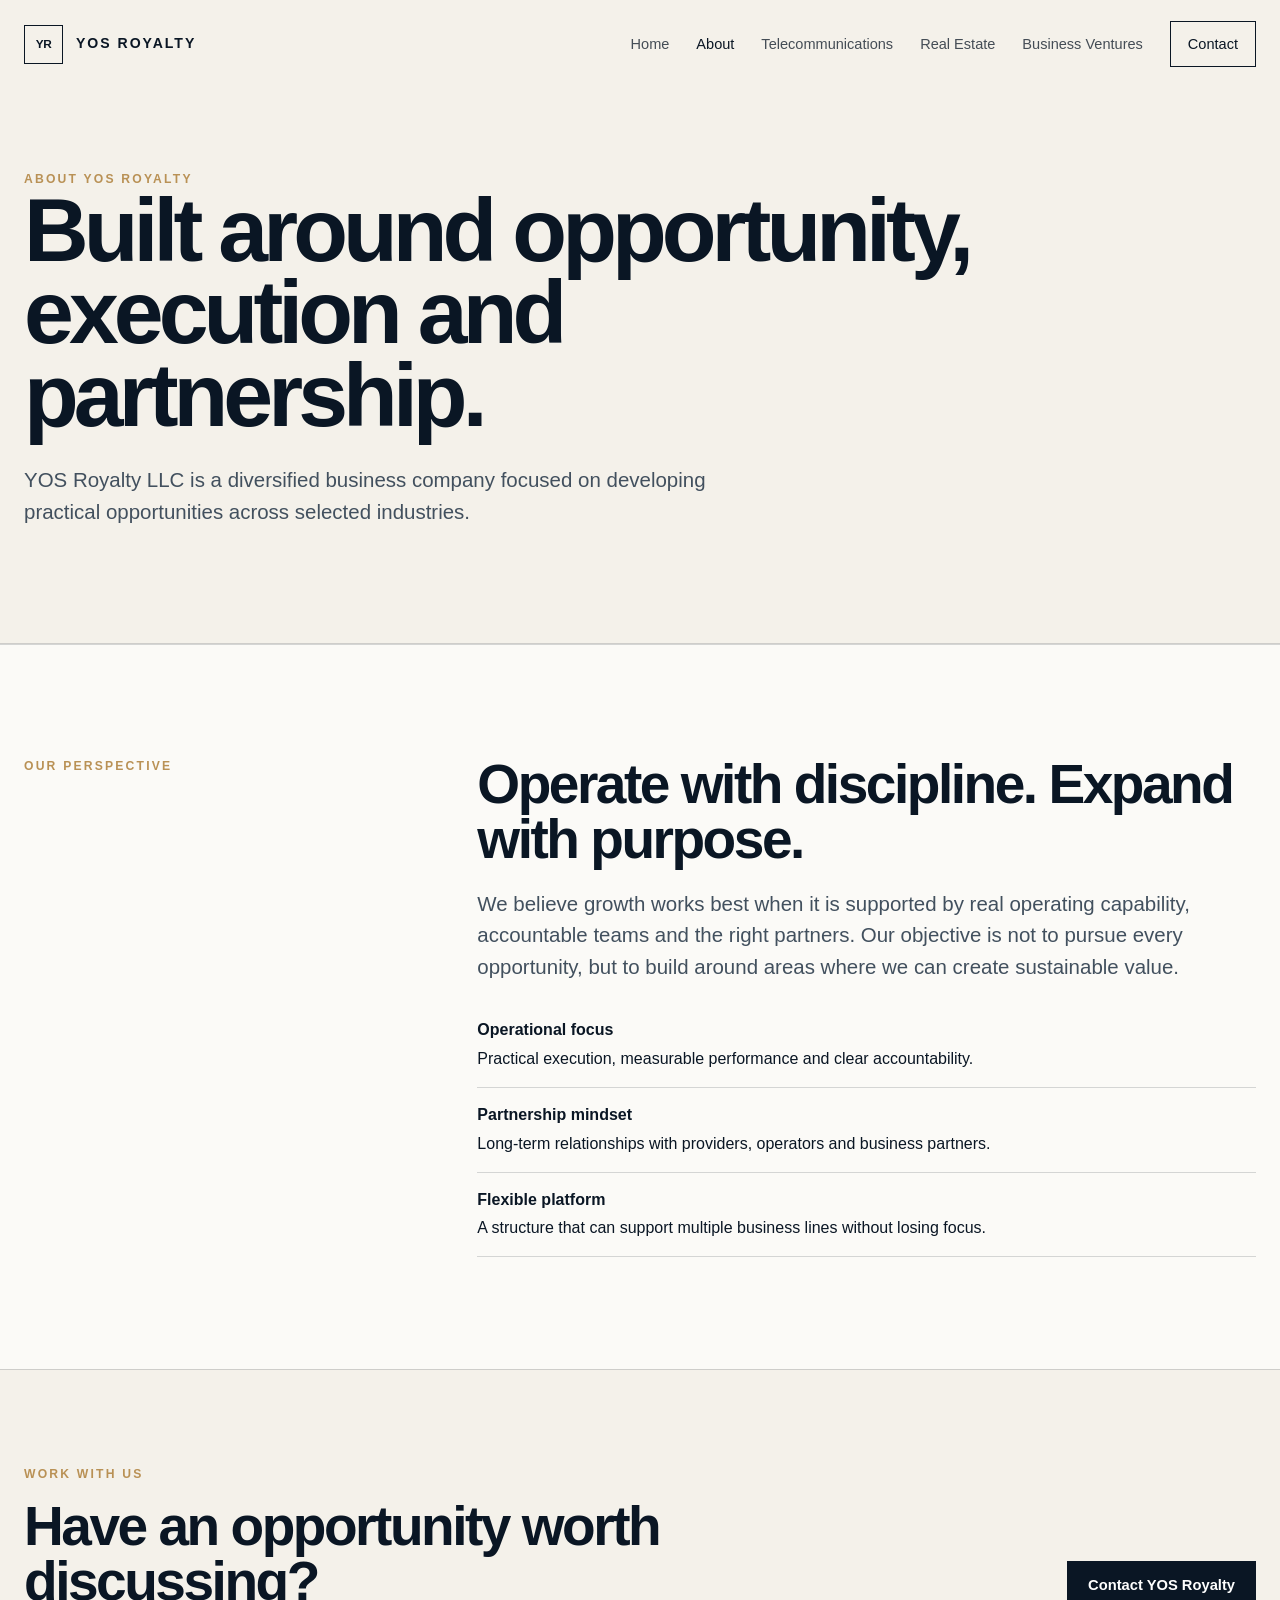
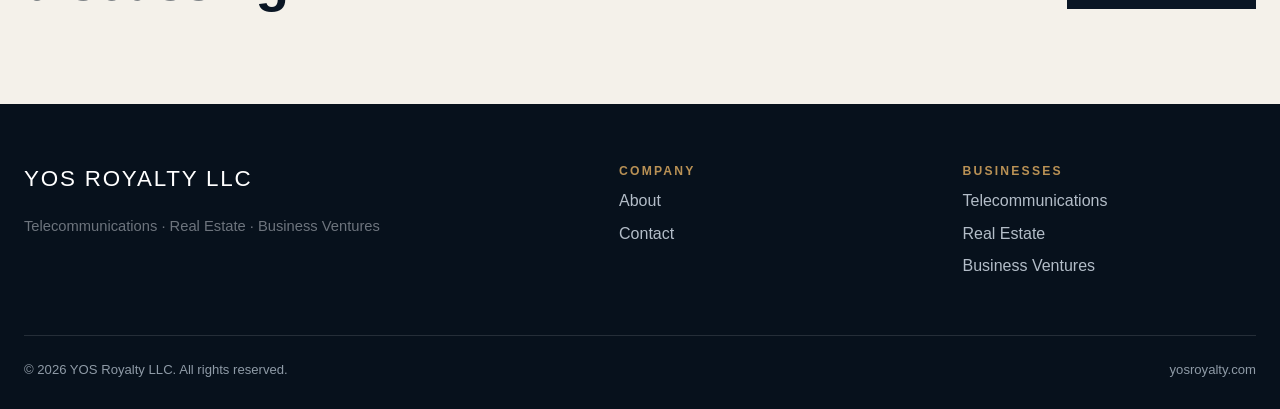
==== about.html @ 469ee0c5 "Add files via upload" ====
<!doctype html><html lang="en"><head><meta charset="utf-8"><meta name="viewport" content="width=device-width,initial-scale=1"><title>About | YOS Royalty LLC</title><meta name="description" content="Learn about YOS Royalty LLC and its approach to building opportunities across telecommunications, real estate and business ventures."><link rel="stylesheet" href="assets/styles.css"></head><body>
<header class="site-header"><div class="container nav"><a class="brand" href="index.html"><span class="brand-mark">YR</span><span>YOS ROYALTY</span></a><nav class="nav-links"><a href="index.html">Home</a><a class="active" href="about.html">About</a><a href="telecommunications.html">Telecommunications</a><a href="real-estate.html">Real Estate</a><a href="ventures.html">Business Ventures</a><a class="nav-cta" href="contact.html">Contact</a></nav><button class="menu-btn" aria-label="Menu">☰</button></div></header>
<main><section class="page-hero"><div class="container reveal"><div class="eyebrow">About YOS Royalty</div><h1 class="display" style="max-width:1000px">Built around opportunity, execution and partnership.</h1><p class="lead">YOS Royalty LLC is a diversified business company focused on developing practical opportunities across selected industries.</p></div></section>
<section class="section"><div class="container detail-grid"><div class="eyebrow reveal">Our perspective</div><div class="reveal"><h2 class="h2">Operate with discipline. Expand with purpose.</h2><p class="lead">We believe growth works best when it is supported by real operating capability, accountable teams and the right partners. Our objective is not to pursue every opportunity, but to build around areas where we can create sustainable value.</p><ul class="detail-list"><li><strong>Operational focus</strong>Practical execution, measurable performance and clear accountability.</li><li><strong>Partnership mindset</strong>Long-term relationships with providers, operators and business partners.</li><li><strong>Flexible platform</strong>A structure that can support multiple business lines without losing focus.</li></ul></div></div></section>
<section class="cta"><div class="container cta-box reveal"><div><div class="eyebrow">Work with us</div><h2 class="h2" style="margin-top:15px">Have an opportunity worth discussing?</h2></div><a class="btn dark" href="contact.html">Contact YOS Royalty</a></div></section></main>
<footer><div class="container"><div class="footer-grid"><div><div class="footer-title">YOS ROYALTY LLC</div><p class="small">Telecommunications · Real Estate · Business Ventures</p></div><div class="footer-links"><div class="eyebrow">Company</div><a href="about.html">About</a><a href="contact.html">Contact</a></div><div class="footer-links"><div class="eyebrow">Businesses</div><a href="telecommunications.html">Telecommunications</a><a href="real-estate.html">Real Estate</a><a href="ventures.html">Business Ventures</a></div></div><div class="footer-bottom"><span>© 2026 YOS Royalty LLC. All rights reserved.</span><span>yosroyalty.com</span></div></div></footer><script src="assets/script.js"></script></body></html>
---- assets/styles.css ----
:root{
  --ink:#0a1624;
  --ink-2:#14263a;
  --paper:#f4f1ea;
  --paper-2:#fbfaf7;
  --line:rgba(10,22,36,.16);
  --muted:#6d747d;
  --accent:#b99155;
  --accent-2:#d6bf98;
  --white:#ffffff;
  --max:1240px;
}
*{box-sizing:border-box}
html{scroll-behavior:smooth}
body{margin:0;background:var(--paper-2);color:var(--ink);font-family:-apple-system,BlinkMacSystemFont,"Segoe UI",Helvetica,Arial,sans-serif;line-height:1.55}
a{color:inherit;text-decoration:none}
img{max-width:100%;display:block}
button,input,textarea{font:inherit}
.container{width:min(calc(100% - 48px),var(--max));margin:0 auto}
.eyebrow{font-size:.76rem;letter-spacing:.18em;text-transform:uppercase;font-weight:700;color:var(--accent)}
.display{font-size:clamp(3rem,7vw,7.5rem);line-height:.92;letter-spacing:-.055em;font-weight:650;margin:0}
.h2{font-size:clamp(2.2rem,4.3vw,4.8rem);line-height:1;letter-spacing:-.045em;margin:0}
.lead{font-size:clamp(1.05rem,1.6vw,1.35rem);line-height:1.55;color:#42505e;max-width:760px}
.small{font-size:.92rem;color:var(--muted)}

/* Header */
.site-header{position:fixed;top:0;left:0;right:0;z-index:50;transition:.28s ease;border-bottom:1px solid transparent}
.site-header.scrolled{background:rgba(251,250,247,.92);backdrop-filter:blur(18px);border-bottom-color:var(--line)}
.nav{height:88px;display:flex;align-items:center;justify-content:space-between;gap:28px}
.brand{display:flex;align-items:center;gap:13px;font-weight:750;letter-spacing:.14em;font-size:.88rem}
.brand-mark{width:39px;height:39px;border:1px solid currentColor;display:grid;place-items:center;font-size:.74rem;letter-spacing:-.04em}
.nav-links{display:flex;align-items:center;gap:27px;font-size:.91rem}
.nav-links a{opacity:.75;transition:.2s ease}
.nav-links a:hover,.nav-links a.active{opacity:1}
.nav-cta{padding:11px 17px;border:1px solid var(--ink);opacity:1!important}
.menu-btn{display:none;border:0;background:transparent;font-size:1.5rem;padding:8px}

/* Hero */
.hero{min-height:100vh;padding:150px 0 72px;position:relative;overflow:hidden;background:
 radial-gradient(circle at 85% 15%,rgba(185,145,85,.18),transparent 30%),
 linear-gradient(135deg,#f8f5ef 0%,#fbfaf7 55%,#ede7dc 100%)}
.hero-grid{min-height:calc(100vh - 222px);display:grid;grid-template-columns:1.3fr .7fr;align-items:end;gap:48px}
.hero-copy{padding-bottom:46px;position:relative;z-index:3}
.hero-copy .lead{margin:30px 0 36px;max-width:690px}
.actions{display:flex;gap:14px;flex-wrap:wrap}
.btn{display:inline-flex;align-items:center;justify-content:center;min-height:48px;padding:0 20px;border:1px solid var(--ink);font-weight:650;font-size:.92rem;transition:.2s ease}
.btn.dark{background:var(--ink);color:var(--white)}
.btn:hover{transform:translateY(-2px)}
.hero-art{height:72vh;min-height:520px;position:relative;border-left:1px solid rgba(10,22,36,.18);overflow:hidden}
.hero-art::before{content:"";position:absolute;inset:0;background:
 linear-gradient(90deg,transparent 49.7%,rgba(10,22,36,.08) 50%,transparent 50.3%),
 linear-gradient(0deg,transparent 49.7%,rgba(10,22,36,.08) 50%,transparent 50.3%);background-size:92px 92px}
.tower{position:absolute;bottom:0;background:linear-gradient(180deg,#203851,#0a1624);box-shadow:inset 0 0 0 1px rgba(255,255,255,.06)}
.tower::after{content:"";position:absolute;inset:12px;background:repeating-linear-gradient(90deg,rgba(255,255,255,.08) 0 2px,transparent 2px 17px),repeating-linear-gradient(0deg,rgba(255,255,255,.06) 0 2px,transparent 2px 22px)}
.t1{left:11%;width:25%;height:62%}.t2{left:38%;width:20%;height:82%}.t3{left:61%;width:29%;height:49%}
.t2::before{content:"";position:absolute;left:50%;transform:translateX(-50%);top:-68px;width:1px;height:68px;background:var(--ink)}
.hero-note{position:absolute;right:0;top:18%;writing-mode:vertical-rl;transform:rotate(180deg);font-size:.72rem;letter-spacing:.22em;text-transform:uppercase;color:#66717d}

/* Sections */
.section{padding:112px 0;border-top:1px solid var(--line)}
.section.dark{background:var(--ink);color:white;border-top:0}
.section.dark .lead,.section.dark .small{color:#b7c0c9}
.section-head{display:grid;grid-template-columns:.42fr 1fr;gap:48px;align-items:start;margin-bottom:66px}
.section-head .h2{max-width:850px}

.who-grid{display:grid;grid-template-columns:1fr 1fr;gap:70px;align-items:center}
.stat-panel{display:grid;grid-template-columns:1fr 1fr;border:1px solid var(--line)}
.stat{padding:35px;min-height:175px;border-right:1px solid var(--line);border-bottom:1px solid var(--line);display:flex;flex-direction:column;justify-content:space-between}
.stat:nth-child(2n){border-right:0}.stat:nth-last-child(-n+2){border-bottom:0}
.stat strong{font-size:2.2rem;letter-spacing:-.04em}
.stat span{font-size:.85rem;text-transform:uppercase;letter-spacing:.13em;color:var(--muted)}

.business-grid{display:grid;grid-template-columns:repeat(3,1fr);gap:1px;background:#2c3a49;border:1px solid #2c3a49}
.business-card{min-height:470px;background:var(--ink);padding:36px;display:flex;flex-direction:column;position:relative;overflow:hidden;transition:.3s ease}
.business-card:hover{background:#11283d}
.business-card .num{color:var(--accent-2);font-size:.78rem;letter-spacing:.18em}
.business-card h3{font-size:2rem;line-height:1.05;letter-spacing:-.035em;margin:22px 0 14px}
.business-card p{color:#aeb8c2;margin:0 0 26px;max-width:330px}
.business-card .link{margin-top:auto;color:white;font-size:.9rem;display:flex;justify-content:space-between;align-items:center;padding-top:20px;border-top:1px solid rgba(255,255,255,.18)}
.business-visual{height:165px;margin:26px -36px -36px;position:relative;opacity:.9}
.fiber{background:radial-gradient(circle at 20% 70%,#4d8bb9 0 2px,transparent 3px),radial-gradient(circle at 48% 35%,#9dc8e5 0 2px,transparent 3px),radial-gradient(circle at 75% 55%,#d7ecf7 0 2px,transparent 3px),linear-gradient(135deg,#08131d,#173d59)}
.fiber::before,.fiber::after{content:"";position:absolute;width:150%;height:1px;background:linear-gradient(90deg,transparent,#8ec1df,transparent);transform:rotate(-18deg);left:-15%;top:55%}.fiber::after{top:34%;transform:rotate(12deg)}
.buildings{background:linear-gradient(180deg,#263a4d,#0a1624)}
.buildings::before{content:"";position:absolute;left:8%;bottom:0;width:22%;height:74%;background:#b99155;box-shadow:115px 35px 0 #6e7b86,230px -5px 0 #c9b28e,345px 62px 0 #44586b}
.network{background:radial-gradient(circle at 20% 30%,rgba(185,145,85,.8) 0 3px,transparent 4px),radial-gradient(circle at 63% 47%,rgba(255,255,255,.7) 0 3px,transparent 4px),radial-gradient(circle at 83% 22%,rgba(185,145,85,.65) 0 3px,transparent 4px),linear-gradient(135deg,#08131d,#2b3440)}
.network::before{content:"";position:absolute;inset:0;background:linear-gradient(26deg,transparent 48.8%,rgba(255,255,255,.18) 49%,rgba(255,255,255,.18) 49.3%,transparent 49.5%),linear-gradient(-18deg,transparent 48.8%,rgba(185,145,85,.25) 49%,rgba(185,145,85,.25) 49.3%,transparent 49.5%)}

.approach{display:grid;grid-template-columns:1fr 1fr;gap:0;border:1px solid var(--line)}
.approach-copy{padding:64px}
.approach-graphic{min-height:540px;background:var(--paper);position:relative;overflow:hidden;border-left:1px solid var(--line)}
.circle{position:absolute;border:1px solid rgba(10,22,36,.2);border-radius:50%}
.c1{width:440px;height:440px;right:-80px;top:-100px}.c2{width:300px;height:300px;left:-80px;bottom:-60px}.c3{width:180px;height:180px;right:18%;bottom:20%;background:var(--accent);border:0;opacity:.85}
.approach-list{margin:34px 0 0;padding:0;list-style:none}
.approach-list li{padding:18px 0;border-top:1px solid var(--line);display:flex;justify-content:space-between;gap:24px;font-size:.98rem}
.approach-list span:first-child{font-weight:700}
.approach-list span:last-child{color:var(--muted);text-align:right}

.cta{padding:95px 0;background:var(--paper);border-top:1px solid var(--line)}
.cta-box{display:grid;grid-template-columns:1fr auto;gap:40px;align-items:end}
.cta .h2{max-width:900px}

/* Page hero */
.page-hero{padding:170px 0 95px;background:var(--paper);border-bottom:1px solid var(--line)}
.page-hero .lead{margin-top:28px}
.detail-grid{display:grid;grid-template-columns:.5fr 1fr;gap:64px}
.detail-list{list-style:none;padding:0;margin:0}
.detail-list li{padding:15px 0;border-bottom:1px solid var(--line)}
.detail-list strong{display:block;margin-bottom:4px}
.banner{min-height:360px;margin-top:65px;background:var(--ink);position:relative;overflow:hidden}
.banner::before{content:"";position:absolute;inset:0;background:linear-gradient(120deg,transparent 20%,rgba(185,145,85,.22) 20% 21%,transparent 21% 38%,rgba(255,255,255,.08) 38% 39%,transparent 39%)}
.banner-copy{position:absolute;left:45px;bottom:40px;color:white;max-width:630px}
.banner-copy h3{font-size:2.4rem;margin:0 0 10px;letter-spacing:-.04em}
.banner-copy p{color:#c0c8d0;margin:0}

.contact-grid{display:grid;grid-template-columns:.8fr 1.2fr;gap:80px}
.contact-card{background:var(--ink);color:white;padding:44px}
.contact-card a{display:block;padding:18px 0;border-bottom:1px solid rgba(255,255,255,.15)}
.contact-card .small{color:#b9c1ca}
.form{display:grid;gap:18px}
.form label{font-size:.8rem;text-transform:uppercase;letter-spacing:.12em;font-weight:700}
.form input,.form textarea{width:100%;border:0;border-bottom:1px solid var(--line);background:transparent;padding:13px 0;outline:none}
.form textarea{min-height:130px;resize:vertical}
.form button{justify-self:start}

footer{background:#07111c;color:white;padding:58px 0 28px}
.footer-grid{display:grid;grid-template-columns:1.3fr .7fr .7fr;gap:50px}
.footer-title{font-size:1.4rem;letter-spacing:.08em;margin-bottom:18px}
.footer-links a{display:block;color:#b3bdc8;margin:8px 0}
.footer-bottom{margin-top:48px;padding-top:24px;border-top:1px solid rgba(255,255,255,.12);display:flex;justify-content:space-between;color:#8f9ba7;font-size:.82rem}

.reveal{opacity:0;transform:translateY(18px);transition:.7s cubic-bezier(.2,.7,.2,1)}
.reveal.visible{opacity:1;transform:none}

@media(max-width:900px){
 .container{width:min(calc(100% - 30px),var(--max))}
 .nav{height:72px}.nav-links{display:none}.menu-btn{display:block}.nav-links.open{display:flex;position:absolute;left:15px;right:15px;top:72px;background:var(--paper-2);border:1px solid var(--line);padding:22px;flex-direction:column;align-items:stretch;gap:14px}
 .hero{padding-top:110px}.hero-grid{grid-template-columns:1fr;align-items:center}.hero-art{height:46vh;min-height:350px;border-left:0;border-top:1px solid var(--line)}
 .section{padding:76px 0}.section-head,.who-grid,.detail-grid,.contact-grid,.cta-box{grid-template-columns:1fr;gap:28px}.section-head{margin-bottom:40px}
 .business-grid{grid-template-columns:1fr}.business-card{min-height:390px}.approach{grid-template-columns:1fr}.approach-copy{padding:38px 26px}.approach-graphic{min-height:330px;border-left:0;border-top:1px solid var(--line)}
 .footer-grid{grid-template-columns:1fr}.footer-bottom{flex-direction:column;gap:8px}.page-hero{padding-top:125px}
}
@media(max-width:560px){.display{font-size:3.4rem}.h2{font-size:2.5rem}.stat-panel{grid-template-columns:1fr}.stat{border-right:0!important}.stat:nth-last-child(-n+2){border-bottom:1px solid var(--line)}.stat:last-child{border-bottom:0}.actions{flex-direction:column;align-items:stretch}.btn{width:100%}}
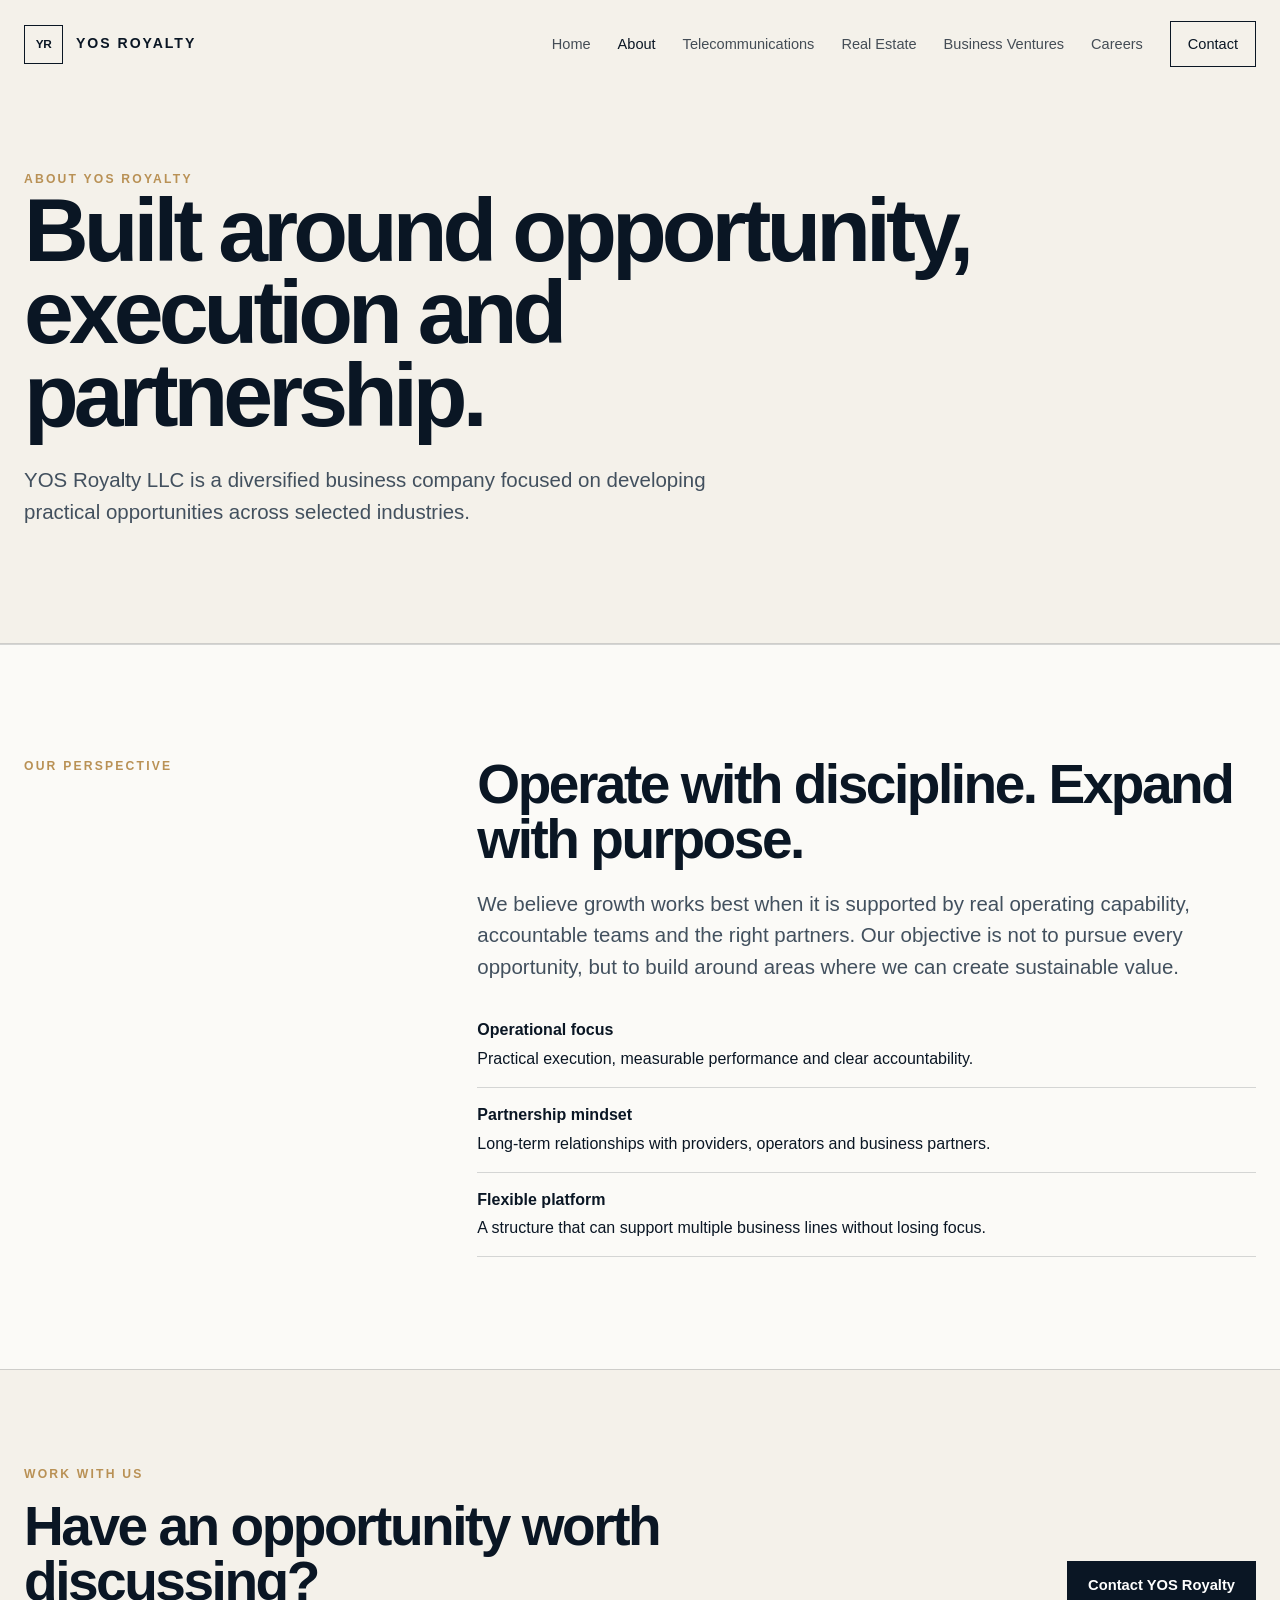
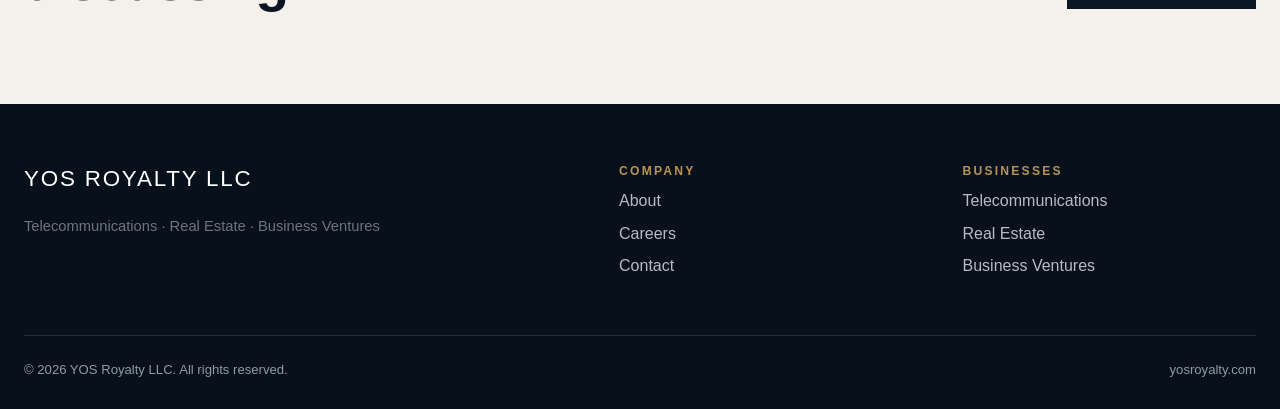
==== commit aac41ba4: "Add Careers page and editable opportunities listings" ====
--- a/about.html
+++ b/about.html
@@ -1,6 +1,6 @@
 <!doctype html><html lang="en"><head><meta charset="utf-8"><meta name="viewport" content="width=device-width,initial-scale=1"><title>About | YOS Royalty LLC</title><meta name="description" content="Learn about YOS Royalty LLC and its approach to building opportunities across telecommunications, real estate and business ventures."><link rel="stylesheet" href="assets/styles.css"></head><body>
-<header class="site-header"><div class="container nav"><a class="brand" href="index.html"><span class="brand-mark">YR</span><span>YOS ROYALTY</span></a><nav class="nav-links"><a href="index.html">Home</a><a class="active" href="about.html">About</a><a href="telecommunications.html">Telecommunications</a><a href="real-estate.html">Real Estate</a><a href="ventures.html">Business Ventures</a><a class="nav-cta" href="contact.html">Contact</a></nav><button class="menu-btn" aria-label="Menu">☰</button></div></header>
+<header class="site-header"><div class="container nav"><a class="brand" href="index.html"><span class="brand-mark">YR</span><span>YOS ROYALTY</span></a><nav class="nav-links"><a href="index.html">Home</a><a class="active" href="about.html">About</a><a href="telecommunications.html">Telecommunications</a><a href="real-estate.html">Real Estate</a><a href="ventures.html">Business Ventures</a><a href="careers.html">Careers</a><a class="nav-cta" href="contact.html">Contact</a></nav><button class="menu-btn" aria-label="Menu">☰</button></div></header>
 <main><section class="page-hero"><div class="container reveal"><div class="eyebrow">About YOS Royalty</div><h1 class="display" style="max-width:1000px">Built around opportunity, execution and partnership.</h1><p class="lead">YOS Royalty LLC is a diversified business company focused on developing practical opportunities across selected industries.</p></div></section>
 <section class="section"><div class="container detail-grid"><div class="eyebrow reveal">Our perspective</div><div class="reveal"><h2 class="h2">Operate with discipline. Expand with purpose.</h2><p class="lead">We believe growth works best when it is supported by real operating capability, accountable teams and the right partners. Our objective is not to pursue every opportunity, but to build around areas where we can create sustainable value.</p><ul class="detail-list"><li><strong>Operational focus</strong>Practical execution, measurable performance and clear accountability.</li><li><strong>Partnership mindset</strong>Long-term relationships with providers, operators and business partners.</li><li><strong>Flexible platform</strong>A structure that can support multiple business lines without losing focus.</li></ul></div></div></section>
 <section class="cta"><div class="container cta-box reveal"><div><div class="eyebrow">Work with us</div><h2 class="h2" style="margin-top:15px">Have an opportunity worth discussing?</h2></div><a class="btn dark" href="contact.html">Contact YOS Royalty</a></div></section></main>
-<footer><div class="container"><div class="footer-grid"><div><div class="footer-title">YOS ROYALTY LLC</div><p class="small">Telecommunications · Real Estate · Business Ventures</p></div><div class="footer-links"><div class="eyebrow">Company</div><a href="about.html">About</a><a href="contact.html">Contact</a></div><div class="footer-links"><div class="eyebrow">Businesses</div><a href="telecommunications.html">Telecommunications</a><a href="real-estate.html">Real Estate</a><a href="ventures.html">Business Ventures</a></div></div><div class="footer-bottom"><span>© 2026 YOS Royalty LLC. All rights reserved.</span><span>yosroyalty.com</span></div></div></footer><script src="assets/script.js"></script></body></html>
+<footer><div class="container"><div class="footer-grid"><div><div class="footer-title">YOS ROYALTY LLC</div><p class="small">Telecommunications · Real Estate · Business Ventures</p></div><div class="footer-links"><div class="eyebrow">Company</div><a href="about.html">About</a><a href="careers.html">Careers</a><a href="contact.html">Contact</a></div><div class="footer-links"><div class="eyebrow">Businesses</div><a href="telecommunications.html">Telecommunications</a><a href="real-estate.html">Real Estate</a><a href="ventures.html">Business Ventures</a></div></div><div class="footer-bottom"><span>© 2026 YOS Royalty LLC. All rights reserved.</span><span>yosroyalty.com</span></div></div></footer><script src="assets/script.js"></script></body></html>
--- a/assets/styles.css
+++ b/assets/styles.css
@@ -140,3 +140,7 @@
  .footer-grid{grid-template-columns:1fr}.footer-bottom{flex-direction:column;gap:8px}.page-hero{padding-top:125px}
 }
 @media(max-width:560px){.display{font-size:3.4rem}.h2{font-size:2.5rem}.stat-panel{grid-template-columns:1fr}.stat{border-right:0!important}.stat:nth-last-child(-n+2){border-bottom:1px solid var(--line)}.stat:last-child{border-bottom:0}.actions{flex-direction:column;align-items:stretch}.btn{width:100%}}
+
+.career-listing{max-width:760px;margin-top:20px;padding:clamp(20px,4vw,36px);border:1px solid var(--line);background:var(--paper)}
+#listing-filter{margin-left:8px;padding:8px;background:var(--paper-2);color:var(--ink);font:inherit}
+@media(min-width:901px) and (max-width:1050px){.nav-links{gap:14px}.nav{gap:16px}}
